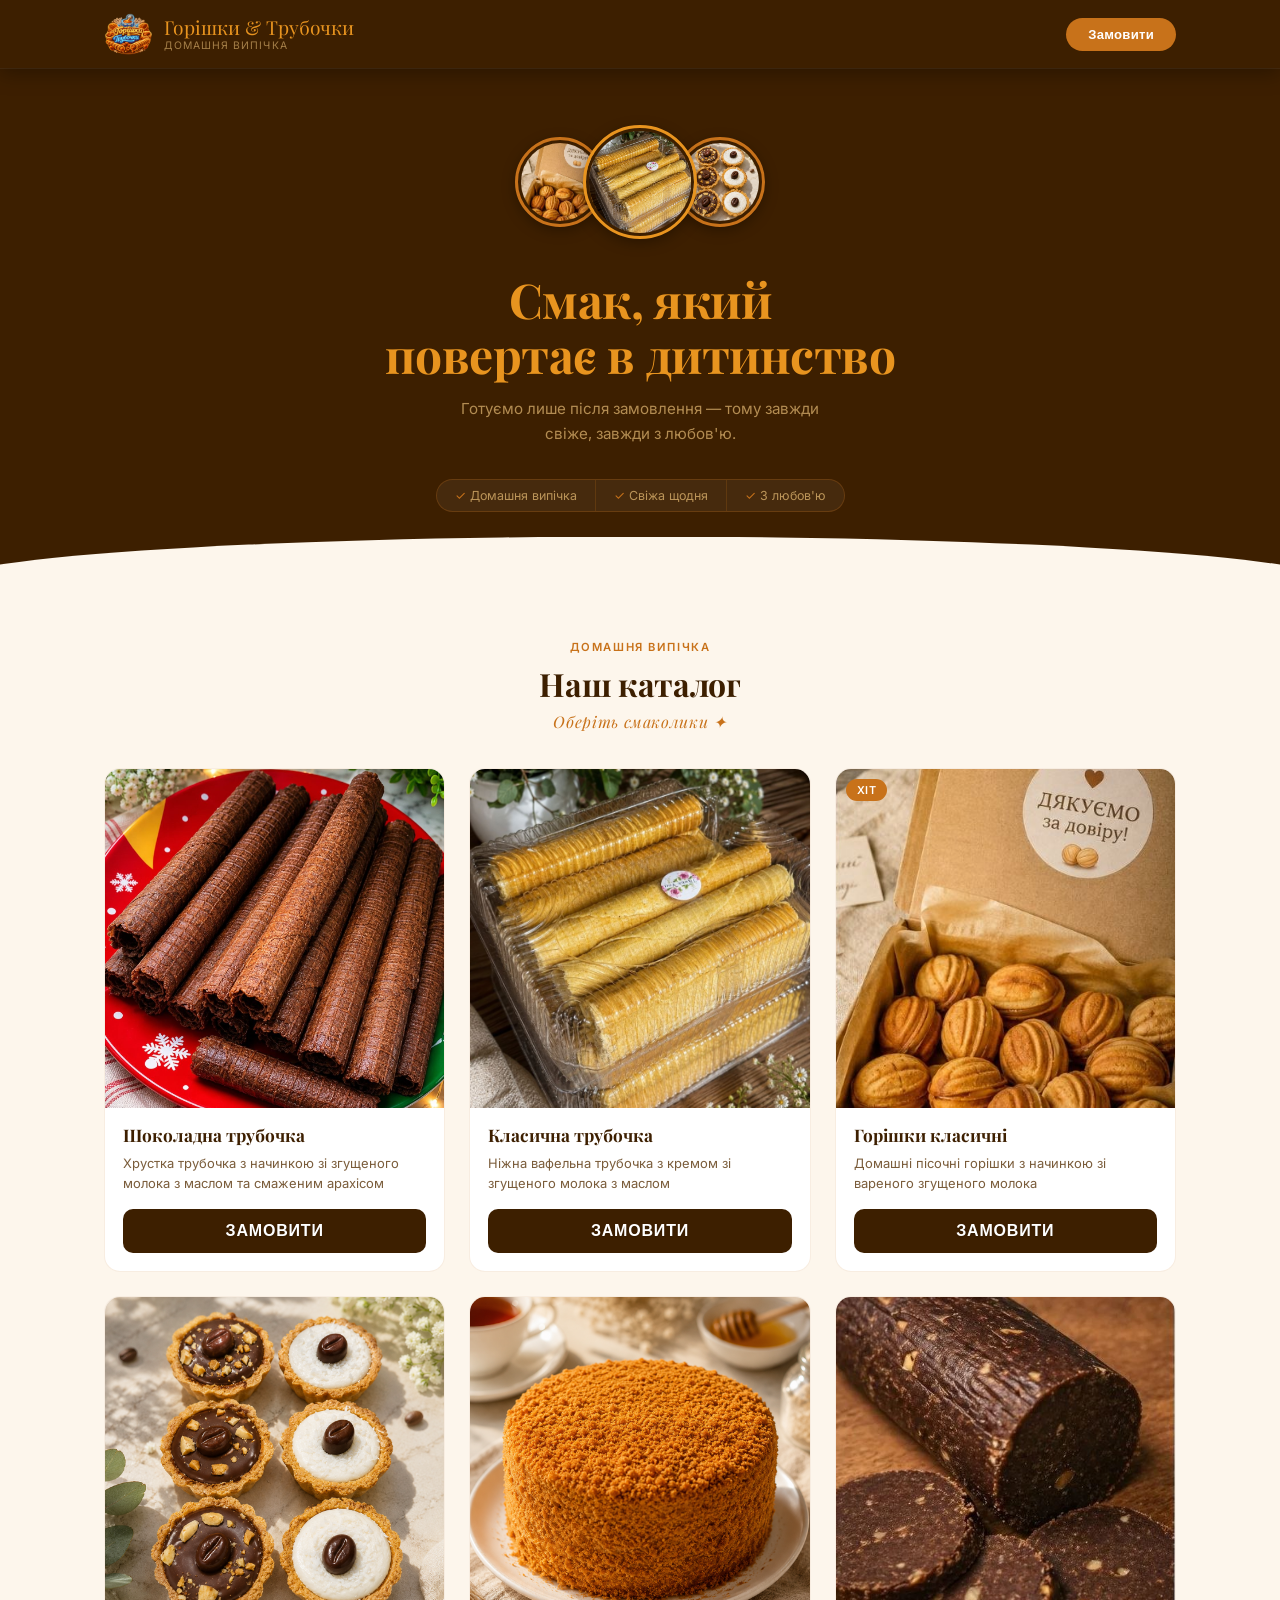
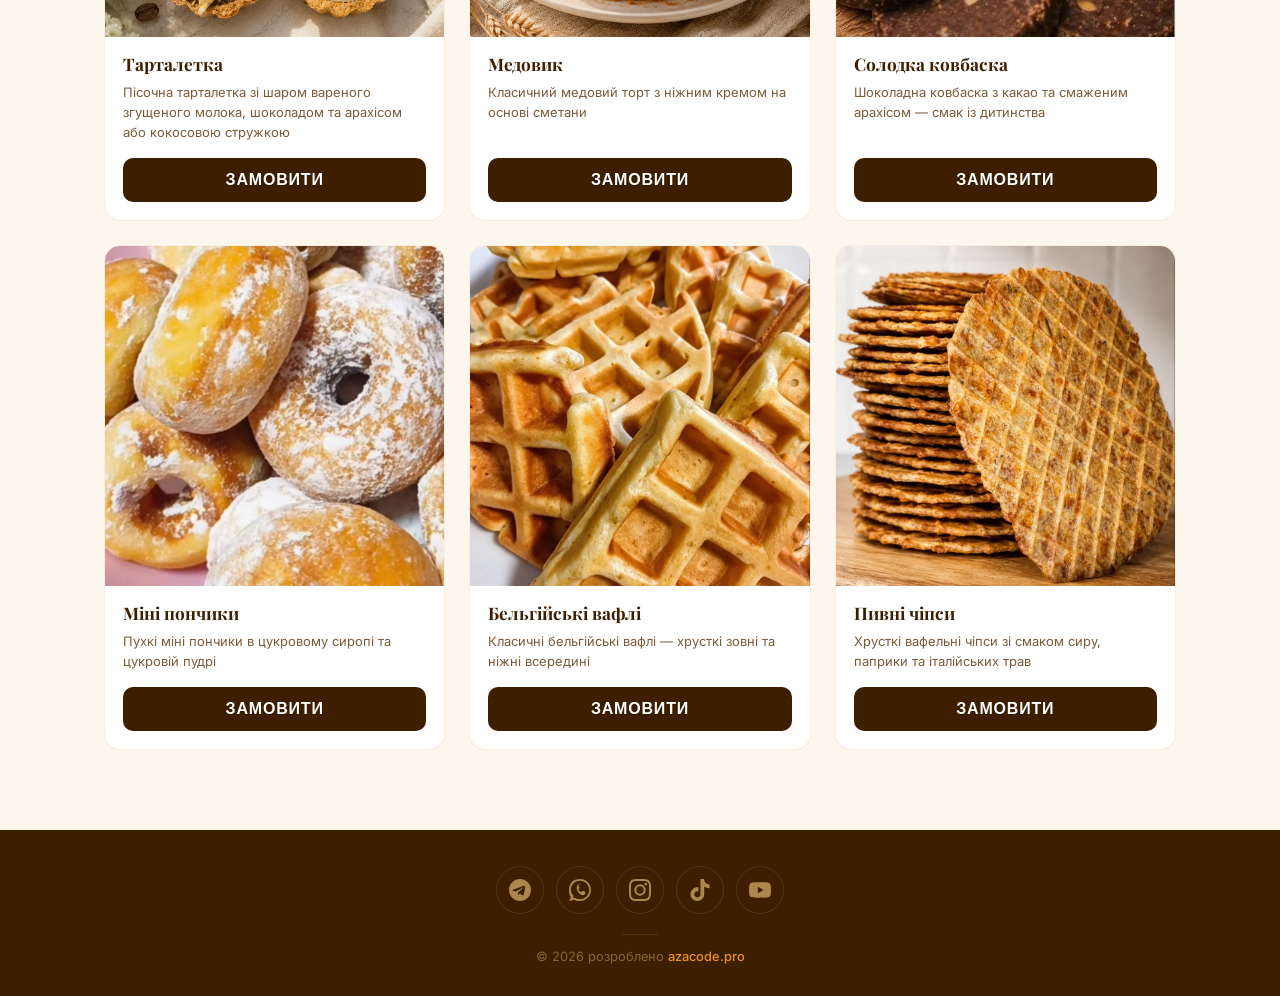
==== index.html @ 8d3b540d "first commit" ====
<!doctype html>
<html lang="uk">
   <head>
      <!-- Google tag (gtag.js) -->
      <script
         async
         src="https://www.googleapis.com/gtag/js?id=G-N11VEHHYVS"
      ></script>
      <script>
         window.dataLayer = window.dataLayer || [];
         function gtag() {
            dataLayer.push(arguments);
         }
         gtag("js", new Date());
         gtag("config", "G-N11VEHHYVS");
      </script>
      <meta charset="UTF-8" />
      <meta name="viewport" content="width=device-width, initial-scale=1.0" />
      <title>Горішки & Трубочки — Домашня випічка</title>
      <meta
         name="description"
         content="Горішки & Трубочки — домашня випічка з доставкою по Україні. Вафельні трубочки, горішки зі згущеним молоком, тарталетки, медовик, пончики. Готуємо лише після замовлення — завжди свіже! Замовити в Telegram або Viber."
      />
      <meta
         name="keywords"
         content="домашня випічка Україна, горішня выпечка Украина, горішки зі згущеним молоком, орешки со сгущенным молоком, вафельні трубочки замовити, вафельные трубочки заказать, тарталетки замовити, тарталетки заказать, медовик на замовлення, медовик на заказ, пончики домашні, пончики домашние, солодощі з доставкою, сладости с доставкой, випічка на замовлення Україна, выпечка на заказ Украина, горішки трубочки купити, орешки трубочки купить, домашні солодощі, домашние сладости, домашние орешки купить Украина, купить орешки со сгущенкой, домашние трубочки купить Украина, заказать домашнюю выпечку Украина, орешки трубочки Украина, купить домашние сладости Украина"
      />
      <meta
         property="og:title"
         content="Горішки & Трубочки — Домашня випічка"
      />
      <meta
         property="og:description"
         content="Готуємо лише після замовлення — тому завжди свіже, завжди з любов'ю."
      />
      <meta property="og:image" content="img/foto13.png" />
      <meta property="og:type" content="website" />
      <link rel="icon" type="image/png" href="img/logo.png" />
      <link rel="apple-touch-icon" href="img/logo.png" />

      <script type="application/ld+json">
         {
            "@context": "https://schema.org",
            "@type": "FoodEstablishment",
            "name": "Горішки & Трубочки",
            "description": "Домашня випічка на замовлення з доставкою по Україні",
            "url": "https://alexazaryan.github.io/goryshky-linkinbio/",
            "servesCuisine": "Ukrainian",
            "hasMap": "Ukraine",
            "contactPoint": {
               "@type": "ContactPoint",
               "contactType": "customer service",
               "availableLanguage": "Ukrainian"
            },
            "sameAs": [
               "https://www.instagram.com/goryshky_love",
               "https://www.tiktok.com/@user1166872540830"
            ]
         }
      </script>
      <link rel="stylesheet" href="style.css" />
   </head>
   <body>
      <header>
         <div class="header-inner">
            <a class="header-logo" href="#">
               <img src="img/logo.png" alt="Логотип" />

               <div class="header-title">
                  Горішки &amp; Трубочки
                  <span>Домашня випічка</span>
               </div>
            </a>
            <button class="header-cta" onclick="showContactChoice()">
               Замовити
            </button>
         </div>
      </header>

      <section class="hero">
         <div class="hero-imgs">
            <img class="hero-img" src="img/foto11.png" alt="трубочки" />
            <img class="hero-img" src="img/foto10.png" alt="Горішки" />
            <img class="hero-img" src="img/foto1.png" alt="Горішки" />
         </div>
         <h1>Смак, який<br />повертає в дитинство</h1>
         <p>
            Готуємо лише після замовлення — тому завжди свіже, завжди з любов'ю.
         </p>
         <div class="hero-badge">
            <span>Домашня випічка</span>
            <span>Свіжа щодня</span>
            <span>З любов'ю</span>
         </div>
      </section>

      <section class="catalog">
         <p class="section-eyebrow">Домашня випічка</p>
         <h2 class="section-title">Наш каталог</h2>
         <p class="section-tagline">Оберіть смаколики ✦</p>

         <div class="grid">
            <div class="card">
               <div class="card-img-wrap">
                  <img
                     src="img/foto3.jpg"
                     alt="Шоколадна трубочка"
                     onclick="openLightbox('trubochka_choc')"
                     style="cursor: zoom-in"
                     loading="lazy"
                  />
               </div>
               <div class="card-body">
                  <h3>Шоколадна трубочка</h3>
                  <p>
                     Хрустка трубочка з начинкою зі згущеного молока з маслом та
                     смаженим арахісом
                  </p>
                  <div class="card-footer">
                     <button
                        class="order-btn"
                        onclick="
                           event.stopPropagation();
                           showContactChoice();
                        "
                     >
                        Замовити
                     </button>
                  </div>
               </div>
            </div>
            <div class="card">
               <div class="card-img-wrap">
                  <img
                     src="img/foto10.png"
                     alt="Класична трубочка"
                     onclick="openLightbox('trubochka_klass')"
                     style="cursor: zoom-in"
                     loading="lazy"
                  />
               </div>
               <div class="card-body">
                  <h3>Класична трубочка</h3>
                  <p>
                     Ніжна вафельна трубочка з кремом зі згущеного молока з
                     маслом
                  </p>
                  <div class="card-footer">
                     <button
                        class="order-btn"
                        onclick="
                           event.stopPropagation();
                           showContactChoice();
                        "
                     >
                        Замовити
                     </button>
                  </div>
               </div>
            </div>
            <div class="card">
               <div class="card-img-wrap">
                  <img
                     src="img/foto11.png"
                     alt="Горішки класичні"
                     onclick="openLightbox('oreshki')"
                     style="cursor: zoom-in"
                     loading="lazy"
                  />
                  <span class="tag">Хіт</span>
               </div>
               <div class="card-body">
                  <h3>Горішки класичні</h3>
                  <p>
                     Домашні пісочні горішки з начинкою зі вареного згущеного
                     молока
                  </p>
                  <div class="card-footer">
                     <button
                        class="order-btn"
                        onclick="
                           event.stopPropagation();
                           showContactChoice();
                        "
                     >
                        Замовити
                     </button>
                  </div>
               </div>
            </div>
            <div class="card">
               <div class="card-img-wrap">
                  <img
                     src="img/foto1.png"
                     alt="Тарталетка"
                     onclick="openLightbox('tartaletka')"
                     style="cursor: zoom-in"
                     loading="lazy"
                  />
               </div>
               <div class="card-body">
                  <h3>Тарталетка</h3>
                  <p>
                     Пісочна тарталетка зі шаром вареного згущеного молока,
                     шоколадом та арахісом або кокосовою стружкою
                  </p>
                  <div class="card-footer">
                     <button
                        class="order-btn"
                        onclick="
                           event.stopPropagation();
                           showContactChoice();
                        "
                     >
                        Замовити
                     </button>
                  </div>
               </div>
            </div>
            <div class="card">
               <div class="card-img-wrap">
                  <img
                     src="img/foto2.png"
                     alt="Медовик"
                     onclick="openLightbox('medovik')"
                     style="cursor: zoom-in"
                     loading="lazy"
                  />
               </div>
               <div class="card-body">
                  <h3>Медовик</h3>
                  <p>
                     Класичний медовий торт з ніжним кремом на основі сметани
                  </p>
                  <div class="card-footer">
                     <button
                        class="order-btn"
                        onclick="
                           event.stopPropagation();
                           showContactChoice();
                        "
                     >
                        Замовити
                     </button>
                  </div>
               </div>
            </div>
            <div class="card">
               <div class="card-img-wrap">
                  <img
                     src="img/foto14.png"
                     alt="Солодка ковбаска"
                     onclick="openLightbox('kolbaska')"
                     style="cursor: zoom-in"
                     loading="lazy"
                  />
               </div>
               <div class="card-body">
                  <h3>Солодка ковбаска</h3>
                  <p>
                     Шоколадна ковбаска з какао та смаженим арахісом — смак із
                     дитинства
                  </p>
                  <div class="card-footer">
                     <button
                        class="order-btn"
                        onclick="
                           event.stopPropagation();
                           showContactChoice();
                        "
                     >
                        Замовити
                     </button>
                  </div>
               </div>
            </div>
            <div class="card">
               <div class="card-img-wrap">
                  <img
                     src="img/foto9.png"
                     alt="Міні пончики"
                     onclick="openLightbox('ponchiki')"
                     style="cursor: zoom-in"
                     loading="lazy"
                  />
               </div>
               <div class="card-body">
                  <h3>Міні пончики</h3>
                  <p>Пухкі міні пончики в цукровому сиропі та цукровій пудрі</p>
                  <div class="card-footer">
                     <button
                        class="order-btn"
                        onclick="
                           event.stopPropagation();
                           showContactChoice();
                        "
                     >
                        Замовити
                     </button>
                  </div>
               </div>
            </div>
            <div class="card">
               <div class="card-img-wrap">
                  <img
                     src="img/foto4.jpg"
                     alt="Бельгійські вафлі"
                     onclick="openLightbox('vafli')"
                     style="cursor: zoom-in"
                     loading="lazy"
                  />
               </div>
               <div class="card-body">
                  <h3>Бельгійські вафлі</h3>
                  <p>
                     Класичні бельгійські вафлі — хрусткі зовні та ніжні
                     всередині
                  </p>
                  <div class="card-footer">
                     <button
                        class="order-btn"
                        onclick="
                           event.stopPropagation();
                           showContactChoice();
                        "
                     >
                        Замовити
                     </button>
                  </div>
               </div>
            </div>
            <div class="card">
               <div class="card-img-wrap">
                  <img
                     src="img/foto5.jpg"
                     alt="Пивні чіпси"
                     onclick="openLightbox('chipsy')"
                     style="cursor: zoom-in"
                     loading="lazy"
                  />
               </div>
               <div class="card-body">
                  <h3>Пивні чіпси</h3>
                  <p>
                     Хрусткі вафельні чіпси зі смаком сиру, паприки та
                     італійських трав
                  </p>
                  <div class="card-footer">
                     <button
                        class="order-btn"
                        onclick="
                           event.stopPropagation();
                           showContactChoice();
                        "
                     >
                        Замовити
                     </button>
                  </div>
               </div>
            </div>
         </div>
      </section>

      <footer>
         <div class="footer-socials">
            <a
               href="https://t.me/+380686462144"
               target="_blank"
               class="soc-btn soc-tg"
               aria-label="Telegram"
            >
               <svg
                  width="22"
                  height="22"
                  viewBox="0 0 24 24"
                  fill="currentColor"
               >
                  <path
                     d="M12 0C5.373 0 0 5.373 0 12s5.373 12 12 12 12-5.373 12-12S18.627 0 12 0zm5.894 8.221-1.97 9.28c-.145.658-.537.818-1.084.508l-3-2.21-1.447 1.394c-.16.16-.295.295-.605.295l.213-3.053 5.56-5.023c.242-.213-.054-.333-.373-.12L7.26 13.6l-2.937-.918c-.638-.203-.65-.638.136-.944l11.452-4.416c.532-.194.999.13.983.9z"
                  />
               </svg>
            </a>
            <a
               href="viber://chat?number=%2B380686462144"
               class="soc-btn soc-vb"
               aria-label="Viber"
            >
               <svg
                  width="22"
                  height="22"
                  viewBox="0 0 24 24"
                  fill="currentColor"
               >
                  <path
                     d="M11.984 0C8.47.01 4.898 1.196 2.804 3.65.71 6.104-.054 9.57.006 12.84c.044 2.4.62 4.773 1.955 6.76L.54 23.43a.5.5 0 0 0 .63.62l3.96-1.39A12.26 12.26 0 0 0 12 24c6.627 0 12-5.373 12-12S18.627 0 12 0h-.016zm.016 2c5.522 0 10 4.478 10 10s-4.478 10-10 10a10.24 10.24 0 0 1-4.972-1.286l-.353-.207-2.476.87.9-2.416-.22-.34A9.96 9.96 0 0 1 2 12C2 6.478 6.478 2 12 2zm.62 3.278c-.217-.01-.44.003-.666.035-1.95.274-3.29 1.616-3.542 3.563-.09.695-.07 1.376.07 2.04.54 2.56 2.16 4.778 4.247 6.024.614.368 1.27.61 1.946.686.486.054.972.022 1.44-.13 1.02-.33 1.62-1.113 1.74-2.19.034-.3.02-.59-.04-.866-.082-.372-.326-.61-.674-.724l-2.12-.73c-.408-.14-.77-.02-.993.323l-.466.688c-.17.252-.435.31-.7.177-1.14-.574-2.02-1.458-2.58-2.594-.13-.263-.072-.526.177-.697l.67-.463c.34-.234.454-.598.3-1.006l-.74-2.1c-.13-.376-.37-.602-.742-.63a4.38 4.38 0 0 0-.272-.006z"
                  />
               </svg>
            </a>
            <a
               href="https://www.instagram.com/goryshky_love"
               target="_blank"
               class="soc-btn soc-ig"
               aria-label="Instagram"
            >
               <svg
                  width="22"
                  height="22"
                  viewBox="0 0 24 24"
                  fill="currentColor"
               >
                  <path
                     d="M12 2.163c3.204 0 3.584.012 4.85.07 3.252.148 4.771 1.691 4.919 4.919.058 1.265.069 1.645.069 4.849 0 3.205-.012 3.584-.069 4.849-.149 3.225-1.664 4.771-4.919 4.919-1.266.058-1.644.07-4.85.07-3.204 0-3.584-.012-4.849-.07-3.26-.149-4.771-1.699-4.919-4.92-.058-1.265-.07-1.644-.07-4.849 0-3.204.013-3.583.07-4.849.149-3.227 1.664-4.771 4.919-4.919 1.266-.057 1.645-.069 4.849-.069zM12 0C8.741 0 8.333.014 7.053.072 2.695.272.273 2.69.073 7.052.014 8.333 0 8.741 0 12c0 3.259.014 3.668.072 4.948.2 4.358 2.618 6.78 6.98 6.98C8.333 23.986 8.741 24 12 24c3.259 0 3.668-.014 4.948-.072 4.354-.2 6.782-2.618 6.979-6.98.059-1.28.073-1.689.073-4.948 0-3.259-.014-3.667-.072-4.947-.196-4.354-2.617-6.78-6.979-6.98C15.668.014 15.259 0 12 0zm0 5.838a6.162 6.162 0 1 0 0 12.324 6.162 6.162 0 0 0 0-12.324zM12 16a4 4 0 1 1 0-8 4 4 0 0 1 0 8zm6.406-11.845a1.44 1.44 0 1 0 0 2.881 1.44 1.44 0 0 0 0-2.881z"
                  />
               </svg>
            </a>
            <a
               href="https://www.tiktok.com/@user1166872540830"
               target="_blank"
               class="soc-btn soc-tt"
               aria-label="TikTok"
            >
               <svg
                  width="22"
                  height="22"
                  viewBox="0 0 24 24"
                  fill="currentColor"
               >
                  <path
                     d="M12.525.02c1.31-.02 2.61-.01 3.91-.02.08 1.53.63 3.09 1.75 4.17 1.12 1.11 2.7 1.62 4.24 1.79v4.03c-1.44-.05-2.89-.35-4.2-.97-.57-.26-1.1-.59-1.62-.93-.01 2.92.01 5.84-.02 8.75-.08 1.4-.54 2.79-1.35 3.94-1.31 1.92-3.58 3.17-5.91 3.21-1.43.08-2.86-.31-4.08-1.03-2.02-1.19-3.44-3.37-3.65-5.71-.02-.5-.03-1-.01-1.49.18-1.9 1.12-3.72 2.58-4.96 1.66-1.44 3.98-2.13 6.15-1.72.02 1.48-.04 2.96-.04 4.44-.99-.32-2.15-.23-3.02.37-.63.41-1.11 1.04-1.36 1.75-.21.51-.15 1.07-.14 1.61.24 1.64 1.82 3.02 3.5 2.87 1.12-.01 2.19-.66 2.77-1.61.19-.33.4-.67.41-1.06.1-1.79.06-3.57.07-5.36.01-4.03-.01-8.05.02-12.07z"
                  />
               </svg>
            </a>
            <a
               href="https://www.youtube.com/@%D0%90%D0%BD%D0%B4%D1%80%D0%B5%D0%B9%D0%9E%D1%81%D0%B5%D1%82%D1%8F%D0%BD/shorts"
               target="_blank"
               class="soc-btn soc-yt"
               aria-label="YouTube"
            >
               <svg
                  width="22"
                  height="22"
                  viewBox="0 0 24 24"
                  fill="currentColor"
               >
                  <path
                     d="M23.495 6.205a3.007 3.007 0 0 0-2.088-2.088c-1.87-.501-9.396-.501-9.396-.501s-7.507-.01-9.396.501A3.007 3.007 0 0 0 .527 6.205a31.247 31.247 0 0 0-.522 5.805 31.247 31.247 0 0 0 .522 5.783 3.007 3.007 0 0 0 2.088 2.088c1.868.502 9.396.502 9.396.502s7.506 0 9.396-.502a3.007 3.007 0 0 0 2.088-2.088 31.247 31.247 0 0 0 .5-5.783 31.247 31.247 0 0 0-.5-5.805zM9.609 15.601V8.408l6.264 3.602z"
                  />
               </svg>
            </a>
         </div>
         <div class="footer-divider"></div>
         <p>
            © 2026 розроблено
            <a
               href="https://azacode.pro"
               target="_blank"
               style="
                  color: var(--caramel-light);
                  text-decoration: none;
                  font-weight: 500;
               "
               >azacode.pro</a
            >
         </p>
      </footer>

      <div class="modal-overlay" id="modal" onclick="closeModal(event)">
         <div class="modal">
            <button
               class="modal-close"
               onclick="
                  document.getElementById('modal').classList.remove('open')
               "
            >
               ✕
            </button>
            <img id="modal-img" src="" alt="" />
            <div class="modal-body">
               <h2 id="modal-name"></h2>
               <p id="modal-desc"></p>
               <button class="modal-order" onclick="showContactChoice()">
                  Замовити
               </button>
            </div>
         </div>
      </div>

      <div
         class="choice-overlay"
         id="choiceOverlay"
         onclick="hideContactChoice(event)"
      >
         <div class="choice-sheet">
            <p class="choice-title">Як вам зручніше?</p>
            <p class="choice-sub">Оберіть месенджер для замовлення</p>
            <div class="choice-btns">
               <a
                  href="https://t.me/+380686462144"
                  target="_blank"
                  class="choice-btn choice-tg"
                  onclick="closeChoiceNow()"
               >
                  <svg
                     class="choice-icon"
                     viewBox="0 0 24 24"
                     fill="currentColor"
                  >
                     <path
                        d="M12 0C5.373 0 0 5.373 0 12s5.373 12 12 12 12-5.373 12-12S18.627 0 12 0zm5.894 8.221-1.97 9.28c-.145.658-.537.818-1.084.508l-3-2.21-1.447 1.394c-.16.16-.295.295-.605.295l.213-3.053 5.56-5.023c.242-.213-.054-.333-.373-.12L7.26 13.6l-2.937-.918c-.638-.203-.65-.638.136-.944l11.452-4.416c.532-.194.999.13.983.9z"
                     />
                  </svg>
                  Telegram
               </a>
               <a
                  href="viber://chat?number=%2B380686462144"
                  class="choice-btn choice-vb"
                  onclick="closeChoiceNow()"
               >
                  <svg
                     class="choice-icon"
                     viewBox="0 0 24 24"
                     fill="currentColor"
                  >
                     <path
                        d="M11.984 0C8.47.01 4.898 1.196 2.804 3.65.71 6.104-.054 9.57.006 12.84c.044 2.4.62 4.773 1.955 6.76L.54 23.43a.5.5 0 0 0 .63.62l3.96-1.39A12.26 12.26 0 0 0 12 24c6.627 0 12-5.373 12-12S18.627 0 12 0h-.016zm.016 2c5.522 0 10 4.478 10 10s-4.478 10-10 10a10.24 10.24 0 0 1-4.972-1.286l-.353-.207-2.476.87.9-2.416-.22-.34A9.96 9.96 0 0 1 2 12C2 6.478 6.478 2 12 2zm.62 3.278c-.217-.01-.44.003-.666.035-1.95.274-3.29 1.616-3.542 3.563-.09.695-.07 1.376.07 2.04.54 2.56 2.16 4.778 4.247 6.024.614.368 1.27.61 1.946.686.486.054.972.022 1.44-.13 1.02-.33 1.62-1.113 1.74-2.19.034-.3.02-.59-.04-.866-.082-.372-.326-.61-.674-.724l-2.12-.73c-.408-.14-.77-.02-.993.323l-.466.688c-.17.252-.435.31-.7.177-1.14-.574-2.02-1.458-2.58-2.594-.13-.263-.072-.526.177-.697l.67-.463c.34-.234.454-.598.3-1.006l-.74-2.1c-.13-.376-.37-.602-.742-.63a4.38 4.38 0 0 0-.272-.006z"
                     />
                  </svg>
                  Viber
               </a>
            </div>
            <button class="choice-cancel" onclick="closeChoiceNow()">
               Скасувати
            </button>
         </div>
      </div>

      <div class="lightbox-overlay" id="lightbox" onclick="closeLightbox()">
         <button class="lightbox-close" onclick="closeLightbox()">✕</button>
         <img id="lightbox-img" src="" alt="" />
      </div>
      <script src="script.js"></script>
   </body>
</html>
---- style.css ----
@import url("https://fonts.googleapis.com/css2?family=Playfair+Display:wght@400;700&family=Inter:wght@400;500;600&display=swap");

*,
*::before,
*::after {
   box-sizing: border-box;
   margin: 0;
   padding: 0;
}

:root {
   --cream: #fdf6ec;
   --warm: #f5e6c8;
   --brown: #3d1f00;
   --caramel: #c8721a;
   --caramel-light: #e8941f;
   --text: #2a1500;
   --muted: #7a5c3a;
   --white: #ffffff;
   --radius: 16px;
}

html {
   scroll-behavior: smooth;
}

body {
   font-family: "Inter", sans-serif;
   background: var(--cream);
   color: var(--text);
   min-height: 100vh;
}

/* HEADER */
header {
   background: #3d1f00;
   padding: 0;
   height: 68px;
   display: flex;
   align-items: center;
   justify-content: center;
   position: sticky;
   top: 0;
   z-index: 100;
   box-shadow:
      0 1px 0 rgba(255, 255, 255, 0.06),
      0 4px 20px rgba(0, 0, 0, 0.35);
}

.header-inner {
   width: 100%;
   max-width: 1120px;
   padding: 0 24px;
   display: flex;
   align-items: center;
   justify-content: space-between;
}

.header-logo {
   display: flex;
   align-items: center;
   gap: 12px;
   text-decoration: none;
}

.header-logo img {
   height: 48px;
   width: 48px;
   border-radius: 50%;
   object-fit: cover;
   object-position: center;
   border: none;
   mix-blend-mode: lighten;
}

.header-title {
   font-family: "Playfair Display", serif;
   color: var(--caramel-light);
   font-size: 1.2rem;
   line-height: 1.2;
}

.header-title span {
   display: block;
   font-size: 0.65rem;
   color: rgba(200, 160, 96, 0.75);
   font-family: "Inter", sans-serif;
   font-weight: 400;
   letter-spacing: 0.1em;
   text-transform: uppercase;
   margin-top: 1px;
}

.header-cta {
   background: var(--caramel);
   color: var(--white);
   border: none;
   padding: 9px 22px;
   border-radius: 50px;
   font-size: 0.82rem;
   font-weight: 600;
   cursor: default;
   text-decoration: none;
   transition:
      background 0.18s,
      transform 0.1s;
   white-space: nowrap;
   letter-spacing: 0.02em;
}

.header-cta:hover {
   background: var(--caramel-light);
}
.header-cta:active {
   transform: scale(0.97);
}

/* HERO */
.hero::after {
   content: "";
   position: absolute;
   bottom: -1px;
   left: 0;
   right: 0;
   height: 48px;
   background: var(--cream);
   clip-path: ellipse(55% 100% at 50% 100%);
}

.hero {
   background: #3d1f00;
   padding: 60px 24px 72px;
   text-align: center;
   position: relative;
   overflow: hidden;
}

.hero-imgs {
   display: flex;
   justify-content: center;
   align-items: center;
   gap: 0;
   margin-bottom: 36px;
}

.hero-img {
   width: 84px;
   height: 84px;
   border-radius: 50%;
   object-fit: cover;
   border: 3px solid var(--brown);
   outline: 3px solid var(--caramel);
   box-shadow: 0 4px 16px rgba(0, 0, 0, 0.45);
   margin: 0 -8px;
   transition: transform 0.2s;
}

.hero-img:nth-child(2) {
   width: 108px;
   height: 108px;
   z-index: 1;
   outline-color: var(--caramel-light);
}

.hero-img:hover {
   transform: scale(1.08) translateY(-3px);
   z-index: 2;
}

.hero h1 {
   font-family: "Playfair Display", serif;
   font-size: clamp(2rem, 6vw, 3rem);
   color: var(--caramel-light);
   line-height: 1.15;
   margin-bottom: 14px;
   letter-spacing: -0.01em;
}

.hero p {
   color: rgba(200, 160, 96, 0.85);
   font-size: 0.95rem;
   max-width: 380px;
   margin: 0 auto 32px;
   line-height: 1.65;
}

.hero-badge {
   display: inline-flex;
   gap: 0;
   background: rgba(255, 255, 255, 0.05);
   border: 1px solid rgba(200, 114, 26, 0.25);
   border-radius: 50px;
   overflow: hidden;
   font-size: 0.78rem;
   color: rgba(200, 160, 96, 0.9);
}

.hero-badge span {
   padding: 8px 18px;
   border-right: 1px solid rgba(200, 114, 26, 0.2);
}

.hero-badge span:last-child {
   border-right: none;
}

.hero-badge span::before {
   content: "✓ ";
   color: var(--caramel);
}

/* CATALOG */
.catalog {
   padding: 56px 24px 64px;
   max-width: 1120px;
   margin: 0 auto;
}

.section-eyebrow {
   text-align: center;
   font-size: 0.7rem;
   letter-spacing: 0.14em;
   text-transform: uppercase;
   color: var(--caramel);
   font-weight: 600;
   margin-bottom: 8px;
}

.section-title {
   font-family: "Playfair Display", serif;
   font-size: 2rem;
   color: var(--brown);
   text-align: center;
   margin-bottom: 6px;
   letter-spacing: -0.01em;
}

.section-sub {
   text-align: center;
   color: var(--muted);
   font-size: 0.87rem;
   margin-bottom: 40px;
}

.grid {
   display: grid;
   grid-template-columns: repeat(auto-fill, minmax(270px, 1fr));
   gap: 24px;
   align-items: stretch;
}

.card {
   background: var(--white);
   border-radius: var(--radius);
   overflow: hidden;
   cursor: default;
   transition:
      transform 0.22s,
      box-shadow 0.22s;
   border: 1px solid rgba(200, 114, 26, 0.13);
   display: flex;
   flex-direction: column;
}

.card:hover {
   box-shadow: 0 4px 12px rgba(61, 31, 0, 0.07);
}

.card-img-wrap {
   position: relative;
   aspect-ratio: 1 / 1;
   overflow: hidden;
   flex-shrink: 0;
}

.card-img-wrap img {
   width: 100%;
   height: 100%;
   object-fit: cover;
   transition: transform 0.35s;
   display: block;
}

.card-img-wrap img:hover {
   transform: scale(1.04);
}

.tag {
   position: absolute;
   top: 10px;
   left: 10px;
   background: var(--caramel);
   color: var(--white);
   font-size: 0.68rem;
   font-weight: 600;
   padding: 4px 11px;
   border-radius: 50px;
   letter-spacing: 0.04em;
   text-transform: uppercase;
}

.card-body {
   padding: 16px 18px 18px;
   display: flex;
   flex-direction: column;
   flex: 1;
}

.card-body h3 {
   font-family: "Playfair Display", serif;
   font-size: 1.08rem;
   color: var(--brown);
   margin-bottom: 7px;
   line-height: 1.3;
}

.card-body p {
   font-size: 0.81rem;
   color: var(--muted);
   line-height: 1.55;
   margin-bottom: 0;
   flex: 1;
}

.card-footer {
   margin-top: 16px;
}

/* MODAL */
.modal-overlay {
   display: none;
   position: fixed;
   inset: 0;
   background: rgba(0, 0, 0, 0.7);
   z-index: 200;
   align-items: center;
   justify-content: center;
   padding: 20px;
}

.modal-overlay.open {
   display: flex;
}

.modal {
   background: var(--white);
   border-radius: 20px;
   max-width: 480px;
   width: 100%;
   overflow: hidden;
   position: relative;
   animation: popIn 0.2s ease;
}

@keyframes popIn {
   from {
      transform: scale(0.9);
      opacity: 0;
   }
   to {
      transform: scale(1);
      opacity: 1;
   }
}

.modal img {
   width: 100%;
   aspect-ratio: 4/3;
   object-fit: cover;
}

.modal-body {
   padding: 20px 24px 24px;
}

.modal-body h2 {
   font-family: "Playfair Display", serif;
   font-size: 1.4rem;
   color: var(--brown);
   margin-bottom: 8px;
}

.modal-body p {
   color: var(--muted);
   font-size: 0.9rem;
   line-height: 1.6;
   margin-bottom: 20px;
}

.modal-order {
   display: block;
   width: 100%;
   background: var(--caramel);
   color: var(--white);
   border: none;
   padding: 14px;
   border-radius: 12px;
   font-size: 1rem;
   font-weight: 600;
   cursor: default;
   text-align: center;
   text-decoration: none;
   transition: background 0.2s;
}

.modal-order:hover {
   background: var(--caramel-light);
}

.modal-close {
   position: absolute;
   top: 12px;
   right: 12px;
   background: rgba(0, 0, 0, 0.5);
   color: white;
   border: none;
   width: 32px;
   height: 32px;
   border-radius: 50%;
   font-size: 1.1rem;
   cursor: default;
   display: flex;
   align-items: center;
   justify-content: center;
   line-height: 1;
}

/* FOOTER */
footer {
   background: #3d1f00;
   color: rgba(200, 160, 96, 0.55);
   text-align: center;
   padding: 36px 24px 32px;
   font-size: 0.8rem;
   margin-top: 16px;
}

.footer-socials {
   display: flex;
   justify-content: center;
   gap: 12px;
   margin-bottom: 20px;
   flex-wrap: wrap;
}

.soc-btn {
   display: flex;
   align-items: center;
   justify-content: center;
   width: 48px;
   height: 48px;
   border-radius: 50%;
   border: 1px solid rgba(255, 255, 255, 0.1);
   color: rgba(200, 160, 96, 0.8);
   text-decoration: none;
   transition:
      background 0.18s,
      color 0.18s,
      border-color 0.18s,
      transform 0.15s;
}

.soc-btn:hover {
   transform: translateY(-3px);
   color: var(--white);
   border-color: rgba(255, 255, 255, 0.25);
}
.soc-tg:hover {
   background: #229ed9;
   border-color: #229ed9;
}
.soc-vb:hover {
   background: #7360f2;
   border-color: #7360f2;
}
.soc-ig:hover {
   background: #e1306c;
   border-color: #e1306c;
}
.soc-tt:hover {
   background: #010101;
   border-color: #555;
}
.soc-yt:hover {
   background: #ff0000;
   border-color: #ff0000;
}

.footer-divider {
   width: 36px;
   height: 1px;
   background: rgba(200, 114, 26, 0.2);
   margin: 0 auto 14px;
}

@media (max-width: 520px) {
   .hero::after {
      display: none;
   }
   .header-inner {
      padding: 0 14px;
   }
   .header-logo img {
      height: 38px;
      width: 38px;
   }
   .header-title {
      font-size: 0.95rem;
   }
   .header-title span {
      font-size: 0.58rem;
   }
   .header-cta {
      padding: 8px 14px;
      font-size: 0.78rem;
   }
   header {
      padding: 0 16px;
   }
   .header-title {
      font-size: 1.05rem;
   }
   .hero {
      padding: 44px 16px 60px;
   }
   .hero-badge {
      flex-direction: column;
      gap: 0;
      border-radius: 14px;
   }
   .hero-badge span {
      border-right: none;
      border-bottom: 1px solid rgba(200, 114, 26, 0.2);
   }
   .hero-badge span:last-child {
      border-bottom: none;
   }
   .hero-img {
      width: 68px;
      height: 68px;
   }
   .hero-img:nth-child(2) {
      width: 88px;
      height: 88px;
   }
   .catalog {
      padding: 40px 14px 48px;
   }
   .grid {
      grid-template-columns: 1fr;
      gap: 16px;
   }
   .card-body h3 {
      font-size: 1.05rem;
      color: #2a1500;
   }
   .card-body p {
      font-size: 0.88rem;
      color: #5a3a1a;
      line-height: 1.6;
   }
}

/* CONTACT CHOICE */
.choice-overlay {
   display: none;
   position: fixed;
   inset: 0;
   background: rgba(0, 0, 0, 0.65);
   z-index: 300;
   align-items: flex-end;
   justify-content: center;
   padding: 0 0 0 0;
}
.choice-overlay.open {
   display: flex;
}
.choice-sheet {
   background: var(--white);
   border-radius: 24px 24px 0 0;
   width: 100%;
   max-width: 480px;
   padding: 28px 24px 36px;
   animation: slideUp 0.25s ease;
}
@keyframes slideUp {
   from {
      transform: translateY(100%);
   }
   to {
      transform: translateY(0);
   }
}
.choice-title {
   font-family: "Playfair Display", serif;
   font-size: 1.15rem;
   color: var(--brown);
   text-align: center;
   margin-bottom: 6px;
}
.choice-sub {
   font-size: 0.82rem;
   color: var(--muted);
   text-align: center;
   margin-bottom: 20px;
}
.choice-btns {
   display: flex;
   flex-direction: column;
   gap: 10px;
}
.choice-btn {
   display: flex;
   align-items: center;
   gap: 14px;
   padding: 14px 18px;
   border-radius: 14px;
   border: 1.5px solid;
   text-decoration: none;
   font-size: 0.95rem;
   font-weight: 600;
   cursor: default;
   transition:
      opacity 0.15s,
      transform 0.1s;
   background: var(--white);
}
.choice-btn:active {
   transform: scale(0.98);
   opacity: 0.85;
}
.choice-tg {
   color: #0088cc;
   border-color: #0088cc;
}
.choice-vb {
   color: #7360f2;
   border-color: #7360f2;
}
.choice-tg:hover {
   background: #0088cc;
   color: #fff;
}
.choice-vb:hover {
   background: #7360f2;
   color: #fff;
}
.choice-cancel {
   margin-top: 10px;
   width: 100%;
   background: none;
   border: none;
   color: var(--muted);
   font-size: 0.88rem;
   padding: 10px;
   cursor: default;
   border-radius: 10px;
}
.choice-cancel:hover {
   background: var(--warm);
}
.choice-icon {
   width: 28px;
   height: 28px;
   flex-shrink: 0;
}

.section-tagline {
   text-align: center;
   font-family: "Playfair Display", serif;
   font-size: 1rem;
   color: var(--caramel);
   margin-bottom: 36px;
   letter-spacing: 0.04em;
   font-style: italic;
}

.lightbox-overlay {
   display: none;
   position: fixed;
   inset: 0;
   background: rgba(0, 0, 0, 0.92);
   z-index: 400;
   align-items: center;
   justify-content: center;
   padding: 16px;
   cursor: zoom-out;
}
.lightbox-overlay.open {
   display: flex;
}
.lightbox-overlay img {
   width: 90vmin;
   height: 90vmin;
   border-radius: 12px;
   object-fit: cover;
   animation: popIn 0.2s ease;
}
.lightbox-close {
   position: absolute;
   top: 16px;
   right: 16px;
   background: rgba(255, 255, 255, 0.15);
   color: white;
   border: none;
   width: 36px;
   height: 36px;
   border-radius: 50%;
   font-size: 1.1rem;
   cursor: pointer;
   display: flex;
   align-items: center;
   justify-content: center;
}

.order-btn {
   width: 100%;
   background: #3d1f00;
   color: #fff;
   border: none;
   padding: 13px;
   border-radius: 10px;
   font-size: 1rem;
   font-weight: 700;
   cursor: pointer;
   transition:
      background 0.2s,
      transform 0.1s;
   letter-spacing: 0.05em;
   text-transform: uppercase;
   text-shadow: 0 1px 2px rgba(0, 0, 0, 0.2);
}
.order-btn:hover {
   background: var(--caramel);
}
.order-btn:active {
   transform: scale(0.98);
}
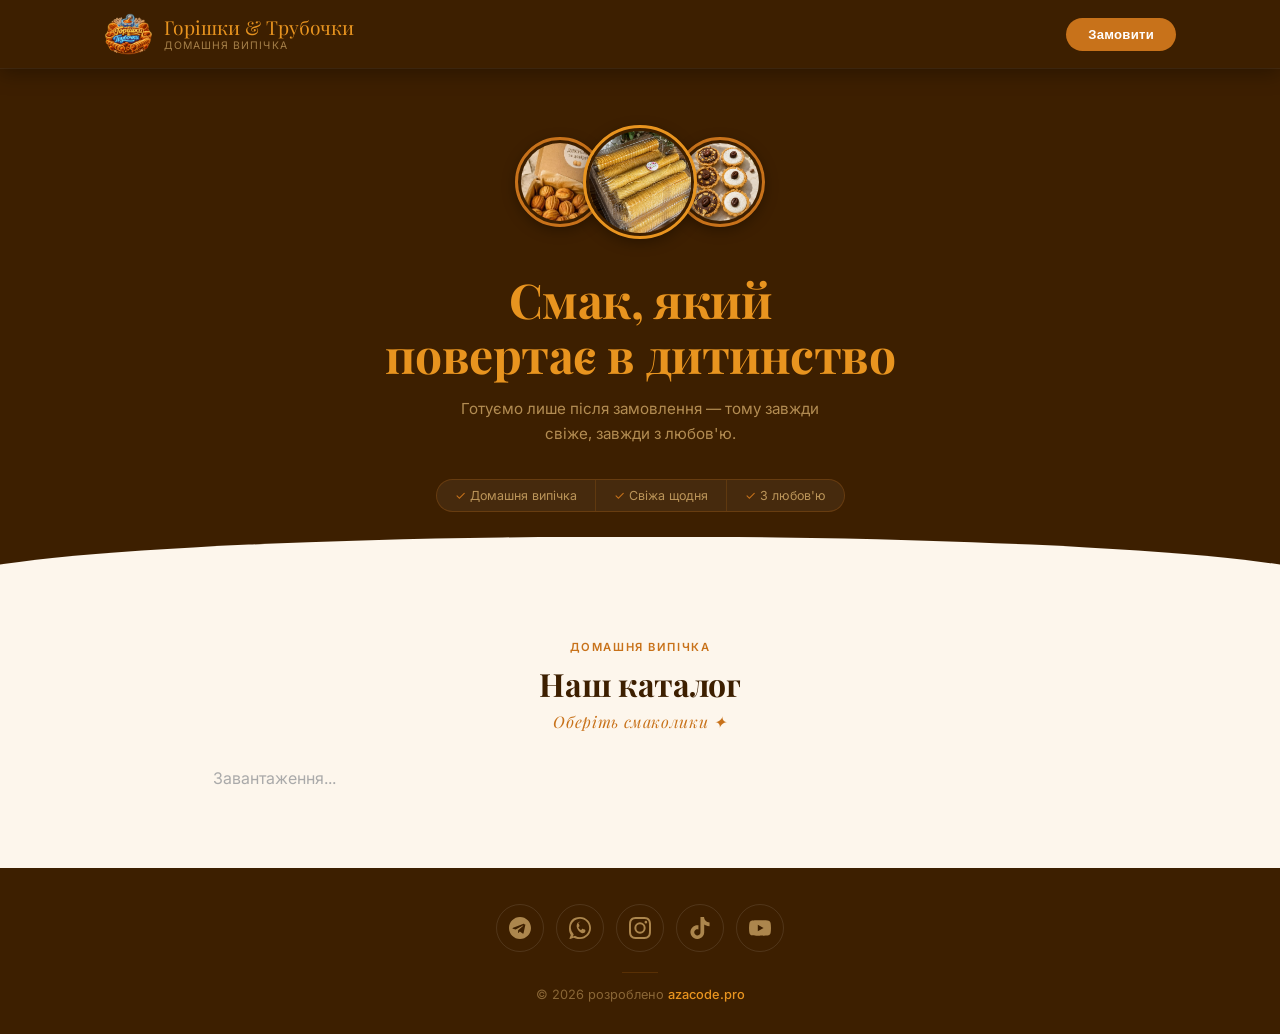
==== commit 4bed5178: "Каталог на главной теперь загружается из Firebase, добавлены улучшения админки" ====
--- a/index.html
+++ b/index.html
@@ -4,7 +4,7 @@
       <!-- Google tag (gtag.js) -->
       <script
          async
-         src="https://www.googleapis.com/gtag/js?id=G-N11VEHHYVS"
+         src="https://www.googletagmanager.com/gtag/js?id=G-YF2B31MK1F"
       ></script>
       <script>
          window.dataLayer = window.dataLayer || [];
@@ -12,7 +12,7 @@
             dataLayer.push(arguments);
          }
          gtag("js", new Date());
-         gtag("config", "G-N11VEHHYVS");
+         gtag("config", "G-YF2B31MK1F");
       </script>
       <meta charset="UTF-8" />
       <meta name="viewport" content="width=device-width, initial-scale=1.0" />
@@ -99,265 +99,8 @@
          <h2 class="section-title">Наш каталог</h2>
          <p class="section-tagline">Оберіть смаколики ✦</p>
 
-         <div class="grid">
-            <div class="card">
-               <div class="card-img-wrap">
-                  <img
-                     src="img/foto3.jpg"
-                     alt="Шоколадна трубочка"
-                     onclick="openLightbox('trubochka_choc')"
-                     style="cursor: zoom-in"
-                     loading="lazy"
-                  />
-               </div>
-               <div class="card-body">
-                  <h3>Шоколадна трубочка</h3>
-                  <p>
-                     Хрустка трубочка з начинкою зі згущеного молока з маслом та
-                     смаженим арахісом
-                  </p>
-                  <div class="card-footer">
-                     <button
-                        class="order-btn"
-                        onclick="
-                           event.stopPropagation();
-                           showContactChoice();
-                        "
-                     >
-                        Замовити
-                     </button>
-                  </div>
-               </div>
-            </div>
-            <div class="card">
-               <div class="card-img-wrap">
-                  <img
-                     src="img/foto10.png"
-                     alt="Класична трубочка"
-                     onclick="openLightbox('trubochka_klass')"
-                     style="cursor: zoom-in"
-                     loading="lazy"
-                  />
-               </div>
-               <div class="card-body">
-                  <h3>Класична трубочка</h3>
-                  <p>
-                     Ніжна вафельна трубочка з кремом зі згущеного молока з
-                     маслом
-                  </p>
-                  <div class="card-footer">
-                     <button
-                        class="order-btn"
-                        onclick="
-                           event.stopPropagation();
-                           showContactChoice();
-                        "
-                     >
-                        Замовити
-                     </button>
-                  </div>
-               </div>
-            </div>
-            <div class="card">
-               <div class="card-img-wrap">
-                  <img
-                     src="img/foto11.png"
-                     alt="Горішки класичні"
-                     onclick="openLightbox('oreshki')"
-                     style="cursor: zoom-in"
-                     loading="lazy"
-                  />
-                  <span class="tag">Хіт</span>
-               </div>
-               <div class="card-body">
-                  <h3>Горішки класичні</h3>
-                  <p>
-                     Домашні пісочні горішки з начинкою зі вареного згущеного
-                     молока
-                  </p>
-                  <div class="card-footer">
-                     <button
-                        class="order-btn"
-                        onclick="
-                           event.stopPropagation();
-                           showContactChoice();
-                        "
-                     >
-                        Замовити
-                     </button>
-                  </div>
-               </div>
-            </div>
-            <div class="card">
-               <div class="card-img-wrap">
-                  <img
-                     src="img/foto1.png"
-                     alt="Тарталетка"
-                     onclick="openLightbox('tartaletka')"
-                     style="cursor: zoom-in"
-                     loading="lazy"
-                  />
-               </div>
-               <div class="card-body">
-                  <h3>Тарталетка</h3>
-                  <p>
-                     Пісочна тарталетка зі шаром вареного згущеного молока,
-                     шоколадом та арахісом або кокосовою стружкою
-                  </p>
-                  <div class="card-footer">
-                     <button
-                        class="order-btn"
-                        onclick="
-                           event.stopPropagation();
-                           showContactChoice();
-                        "
-                     >
-                        Замовити
-                     </button>
-                  </div>
-               </div>
-            </div>
-            <div class="card">
-               <div class="card-img-wrap">
-                  <img
-                     src="img/foto2.png"
-                     alt="Медовик"
-                     onclick="openLightbox('medovik')"
-                     style="cursor: zoom-in"
-                     loading="lazy"
-                  />
-               </div>
-               <div class="card-body">
-                  <h3>Медовик</h3>
-                  <p>
-                     Класичний медовий торт з ніжним кремом на основі сметани
-                  </p>
-                  <div class="card-footer">
-                     <button
-                        class="order-btn"
-                        onclick="
-                           event.stopPropagation();
-                           showContactChoice();
-                        "
-                     >
-                        Замовити
-                     </button>
-                  </div>
-               </div>
-            </div>
-            <div class="card">
-               <div class="card-img-wrap">
-                  <img
-                     src="img/foto14.png"
-                     alt="Солодка ковбаска"
-                     onclick="openLightbox('kolbaska')"
-                     style="cursor: zoom-in"
-                     loading="lazy"
-                  />
-               </div>
-               <div class="card-body">
-                  <h3>Солодка ковбаска</h3>
-                  <p>
-                     Шоколадна ковбаска з какао та смаженим арахісом — смак із
-                     дитинства
-                  </p>
-                  <div class="card-footer">
-                     <button
-                        class="order-btn"
-                        onclick="
-                           event.stopPropagation();
-                           showContactChoice();
-                        "
-                     >
-                        Замовити
-                     </button>
-                  </div>
-               </div>
-            </div>
-            <div class="card">
-               <div class="card-img-wrap">
-                  <img
-                     src="img/foto9.png"
-                     alt="Міні пончики"
-                     onclick="openLightbox('ponchiki')"
-                     style="cursor: zoom-in"
-                     loading="lazy"
-                  />
-               </div>
-               <div class="card-body">
-                  <h3>Міні пончики</h3>
-                  <p>Пухкі міні пончики в цукровому сиропі та цукровій пудрі</p>
-                  <div class="card-footer">
-                     <button
-                        class="order-btn"
-                        onclick="
-                           event.stopPropagation();
-                           showContactChoice();
-                        "
-                     >
-                        Замовити
-                     </button>
-                  </div>
-               </div>
-            </div>
-            <div class="card">
-               <div class="card-img-wrap">
-                  <img
-                     src="img/foto4.jpg"
-                     alt="Бельгійські вафлі"
-                     onclick="openLightbox('vafli')"
-                     style="cursor: zoom-in"
-                     loading="lazy"
-                  />
-               </div>
-               <div class="card-body">
-                  <h3>Бельгійські вафлі</h3>
-                  <p>
-                     Класичні бельгійські вафлі — хрусткі зовні та ніжні
-                     всередині
-                  </p>
-                  <div class="card-footer">
-                     <button
-                        class="order-btn"
-                        onclick="
-                           event.stopPropagation();
-                           showContactChoice();
-                        "
-                     >
-                        Замовити
-                     </button>
-                  </div>
-               </div>
-            </div>
-            <div class="card">
-               <div class="card-img-wrap">
-                  <img
-                     src="img/foto5.jpg"
-                     alt="Пивні чіпси"
-                     onclick="openLightbox('chipsy')"
-                     style="cursor: zoom-in"
-                     loading="lazy"
-                  />
-               </div>
-               <div class="card-body">
-                  <h3>Пивні чіпси</h3>
-                  <p>
-                     Хрусткі вафельні чіпси зі смаком сиру, паприки та
-                     італійських трав
-                  </p>
-                  <div class="card-footer">
-                     <button
-                        class="order-btn"
-                        onclick="
-                           event.stopPropagation();
-                           showContactChoice();
-                        "
-                     >
-                        Замовити
-                     </button>
-                  </div>
-               </div>
-            </div>
+         <div class="grid" id="catalog-grid">
+            <p style="text-align: center; color: #aaa">Завантаження...</p>
          </div>
       </section>
 
@@ -538,6 +281,55 @@
          <button class="lightbox-close" onclick="closeLightbox()">✕</button>
          <img id="lightbox-img" src="" alt="" />
       </div>
+
+      <!-- карточи фаирбейс -->
+
+      <script type="module">
+         import { initializeApp } from "https://www.gstatic.com/firebasejs/11.6.0/firebase-app.js";
+         import {
+            getFirestore,
+            collection,
+            getDocs,
+            orderBy,
+            query,
+         } from "https://www.gstatic.com/firebasejs/11.6.0/firebase-firestore.js";
+
+         const firebaseConfig = {
+            apiKey: "AIzaSyBmyfpcpArx6Wz1hD576wOvDbA7CyF5Y5s",
+            authDomain: "goryshky-trubochky.firebaseapp.com",
+            projectId: "goryshky-trubochky",
+            storageBucket: "goryshky-trubochky.firebasestorage.app",
+            messagingSenderId: "635921712385",
+            appId: "1:635921712385:web:5c8e3a5d7b1541367b4700",
+         };
+
+         const app = initializeApp(firebaseConfig);
+         const db = getFirestore(app);
+
+         const grid = document.getElementById("catalog-grid");
+         const snapshot = await getDocs(
+            query(collection(db, "products"), orderBy("createdAt")),
+         );
+
+         grid.innerHTML = "";
+         snapshot.forEach((doc) => {
+            const p = doc.data();
+            grid.innerHTML += `
+      <div class="card">
+       <div class="card-img-wrap">
+  <img src="${p.photoUrl}" alt="${p.name}" onclick="openLightboxUrl('${p.photoUrl}')" style="cursor: zoom-in" loading="lazy" />
+</div>
+        <div class="card-body">
+          <h3>${p.name}</h3>
+          <p>${p.desc}</p>
+          <div class="card-footer">
+            <button class="order-btn" onclick="event.stopPropagation(); showContactChoice();">Замовити</button>
+          </div>
+        </div>
+      </div>
+    `;
+         });
+      </script>
       <script src="script.js"></script>
    </body>
 </html>
